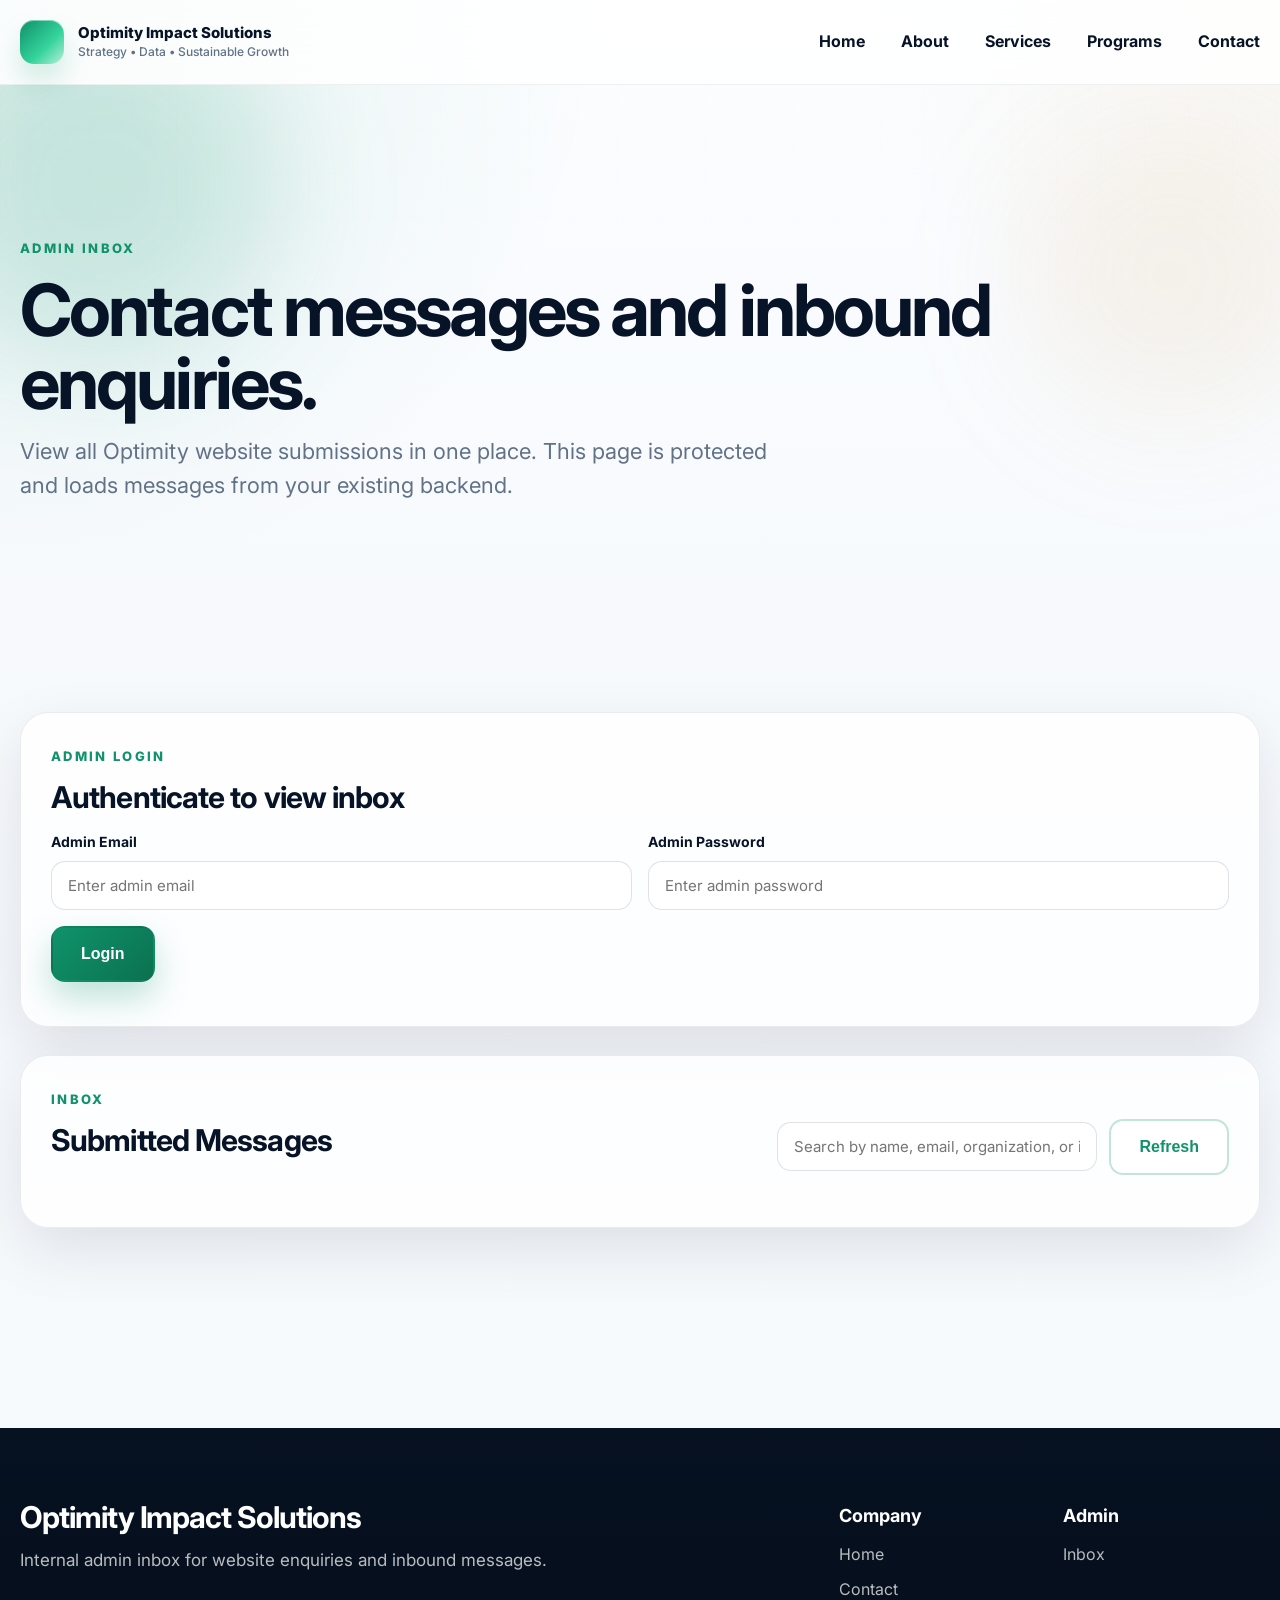
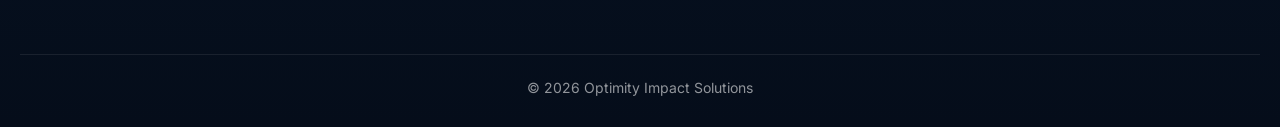
==== admin-inbox.html @ 901ee89f "add admin inbox page" ====
<!DOCTYPE html>
<html lang="en">
<head>
  <meta charset="UTF-8" />
  <meta name="viewport" content="width=device-width, initial-scale=1.0" />
  <title>Admin Inbox | Optimity Impact Solutions</title>

  <link rel="preconnect" href="https://fonts.googleapis.com" />
  <link rel="preconnect" href="https://fonts.gstatic.com" crossorigin />

  <link
    href="https://fonts.googleapis.com/css2?family=Inter:wght@400;500;600;700;800;900&display=swap"
    rel="stylesheet"
  />

  <link rel="stylesheet" href="style.css" />
</head>
<body>
  <header class="topbar">
    <div class="container nav">
      <a href="index.html" class="brand">
        <span class="brand-mark"></span>
        <span class="brand-text">
          Optimity Impact Solutions
          <small>Strategy • Data • Sustainable Growth</small>
        </span>
      </a>

      <nav class="nav-links" id="navLinks">
        <a href="index.html">Home</a>
        <a href="about.html">About</a>
        <a href="services.html">Services</a>
        <a href="programs.html">Programs</a>
        <a href="contact.html">Contact</a>
      </nav>

      <button class="mobile-toggle" id="mobileToggle" aria-label="Open menu">☰</button>
    </div>
  </header>

  <main>
    <section class="hero-v2">
      <div class="hero-noise"></div>
      <div class="hero-orb hero-orb-a"></div>
      <div class="hero-orb hero-orb-b"></div>

      <div class="container reveal">
        <div class="section-tag">Admin Inbox</div>
        <h1 style="font-size: clamp(40px, 6vw, 72px); line-height: 1.02; letter-spacing: -0.04em; margin-bottom: 14px;">
          Contact messages and inbound enquiries.
        </h1>
        <p class="hero-v2-text" style="max-width: 760px;">
          View all Optimity website submissions in one place. This page is protected and loads messages from your existing backend.
        </p>
      </div>
    </section>

    <section class="section">
      <div class="container">
        <div class="admin-login-card reveal">
          <div class="section-tag">Admin Login</div>
          <h2>Authenticate to view inbox</h2>

          <form id="adminLoginForm" class="admin-login-form">
            <div class="form-grid-v2">
              <div class="form-group-admin">
                <label for="adminEmail">Admin Email</label>
                <input type="email" id="adminEmail" placeholder="Enter admin email" required />
              </div>

              <div class="form-group-admin">
                <label for="adminPassword">Admin Password</label>
                <input type="password" id="adminPassword" placeholder="Enter admin password" required />
              </div>
            </div>

            <button type="submit" class="btn btn-primary">Login</button>
            <p id="adminLoginNotice" class="admin-notice"></p>
          </form>
        </div>

        <div class="admin-inbox-shell reveal">
          <div class="admin-inbox-header">
            <div>
              <div class="section-tag">Inbox</div>
              <h2>Submitted Messages</h2>
            </div>

            <div class="admin-inbox-tools">
              <input
                type="text"
                id="messageSearch"
                class="admin-search-input"
                placeholder="Search by name, email, organization, or interest"
              />
              <button id="refreshMessagesBtn" class="btn btn-secondary" type="button">Refresh</button>
            </div>
          </div>

          <div id="adminInboxNotice" class="admin-notice"></div>
          <div id="messagesList" class="messages-list"></div>
        </div>
      </div>
    </section>
  </main>

  <footer class="footer-v2">
    <div class="container footer-v2-shell">
      <div class="footer-v2-brand">
        <strong>Optimity Impact Solutions</strong>
        <p>Internal admin inbox for website enquiries and inbound messages.</p>
      </div>

      <div class="footer-v2-links">
        <div>
          <h4>Company</h4>
          <a href="index.html">Home</a>
          <a href="contact.html">Contact</a>
        </div>

        <div>
          <h4>Admin</h4>
          <a href="admin-inbox.html">Inbox</a>
        </div>
      </div>
    </div>

    <div class="container footer-v2-bottom">
      <span>©️ 2026 Optimity Impact Solutions</span>
    </div>
  </footer>

  <script src="script.js"></script>
</body>
</html>
---- style.css ----
/* =========================
RESET
========================= */

* {
  margin: 0;
  padding: 0;
  box-sizing: border-box;
}

:root {
  --bg: #f5f8fc;
  --bg-2: #eef4f8;
  --surface: rgba(255, 255, 255, 0.74);
  --surface-2: rgba(255, 255, 255, 0.9);
  --white: #ffffff;
  --text: #071327;
  --muted: #617287;
  --line: rgba(7, 19, 39, 0.08);
  --green: #10936a;
  --green-dark: #0b714f;
  --green-soft: rgba(16, 147, 106, 0.1);
  --navy: #08152a;
  --navy-soft: #0d203d;
  --gold: #d2aa66;
  --shadow-xl: 0 35px 100px rgba(8, 21, 42, 0.14);
  --shadow-lg: 0 22px 60px rgba(8, 21, 42, 0.1);
  --shadow-md: 0 14px 35px rgba(8, 21, 42, 0.08);
  --radius-xl: 30px;
  --radius-lg: 22px;
  --radius-md: 16px;
  --radius-sm: 12px;
  --container: 1240px;
}

html {
  scroll-behavior: smooth;
}

body {
  font-family: "Inter", sans-serif;
  color: var(--text);
  background:
    radial-gradient(circle at top left, rgba(16, 147, 106, 0.1), transparent 28%),
    radial-gradient(circle at top right, rgba(210, 170, 102, 0.08), transparent 20%),
    linear-gradient(180deg, #fbfdff 0%, var(--bg) 55%, #f8fbfd 100%);
  line-height: 1.6;
}

img {
  max-width: 100%;
  display: block;
}

a {
  transition: all 0.25s ease;
}

.container {
  width: min(var(--container), calc(100% - 40px));
  margin: 0 auto;
}

.section {
  padding: 100px 0;
  position: relative;
}

.section-soft {
  background:
    linear-gradient(180deg, rgba(255,255,255,0.35), rgba(255,255,255,0.82));
}

.section-heading {
  margin-bottom: 54px;
}

.section-heading.center {
  text-align: center;
}

.section-heading h2 {
  font-size: clamp(36px, 5vw, 64px);
  line-height: 1.05;
  letter-spacing: -0.045em;
  margin-bottom: 16px;
}

.section-heading p {
  max-width: 760px;
  margin: 0 auto;
  color: var(--muted);
  font-size: 18px;
}

.section-tag {
  display: inline-block;
  margin-bottom: 14px;
  font-size: 13px;
  font-weight: 800;
  letter-spacing: 0.18em;
  text-transform: uppercase;
  color: var(--green);
}

.section-tag.light {
  color: rgba(255, 255, 255, 0.72);
}

.text-accent {
  background: linear-gradient(135deg, var(--green) 0%, #28c792 72%, #8ce0c4 100%);
  -webkit-background-clip: text;
  background-clip: text;
  color: transparent;
}

.eyebrow-pill {
  display: inline-flex;
  align-items: center;
  gap: 10px;
  background: rgba(255, 255, 255, 0.82);
  border: 1px solid rgba(7, 19, 39, 0.07);
  color: var(--text);
  padding: 11px 16px;
  border-radius: 999px;
  font-size: 14px;
  font-weight: 700;
  box-shadow: 0 12px 30px rgba(8, 21, 42, 0.05);
}

.eyebrow-dot {
  width: 10px;
  height: 10px;
  border-radius: 50%;
  background: linear-gradient(135deg, var(--green), #37c998);
}

/* =========================
TOPBAR
========================= */

.topbar {
  position: sticky;
  top: 0;
  z-index: 1000;
  background: rgba(255, 255, 255, 0.82);
  backdrop-filter: blur(18px);
  border-bottom: 1px solid rgba(7, 19, 39, 0.06);
}

.nav {
  min-height: 84px;
  display: flex;
  align-items: center;
  justify-content: space-between;
}

.brand {
  display: flex;
  align-items: center;
  gap: 14px;
  text-decoration: none;
  color: var(--text);
}

.brand-mark {
  width: 44px;
  height: 44px;
  border-radius: 14px;
  background:
    linear-gradient(135deg, #0f8f69 0%, #34d39c 60%, #b6f1dc 100%);
  box-shadow:
    inset 0 1px 0 rgba(255,255,255,0.45),
    0 16px 28px rgba(16, 147, 106, 0.18);
}

.brand-text {
  display: flex;
  flex-direction: column;
  line-height: 1.08;
  font-weight: 800;
  font-size: 15px;
}

.brand-text small {
  margin-top: 4px;
  font-size: 12px;
  font-weight: 500;
  color: var(--muted);
}

.nav-links {
  display: flex;
  align-items: center;
  gap: 36px;
}

.nav-links a {
  text-decoration: none;
  color: var(--text);
  font-weight: 700;
  position: relative;
}

.nav-links a:hover,
.nav-links a.active {
  color: var(--green);
}

.nav-links a.active::after,
.nav-links a:hover::after {
  content: "";
  position: absolute;
  left: 0;
  bottom: -9px;
  width: 100%;
  height: 2px;
  background: var(--green);
  border-radius: 999px;
}

.mobile-toggle {
  display: none;
}

/* =========================
BUTTONS
========================= */

.btn {
  display: inline-flex;
  align-items: center;
  justify-content: center;
  min-height: 56px;
  padding: 0 28px;
  border-radius: 14px;
  font-size: 16px;
  font-weight: 800;
  text-decoration: none;
  border: 2px solid transparent;
}

.btn-primary {
  color: #fff;
  background: linear-gradient(135deg, var(--green) 0%, var(--green-dark) 100%);
  box-shadow: 0 16px 34px rgba(16, 147, 106, 0.26);
}

.btn-primary:hover {
  transform: translateY(-2px);
  box-shadow: 0 22px 42px rgba(16, 147, 106, 0.3);
}

.btn-secondary {
  color: var(--green);
  background: rgba(255, 255, 255, 0.72);
  border-color: rgba(16, 147, 106, 0.25);
}

.btn-secondary:hover {
  background: var(--green);
  color: #fff;
  border-color: var(--green);
}

.text-link {
  display: inline-flex;
  align-items: center;
  gap: 8px;
  text-decoration: none;
  color: var(--green);
  font-weight: 800;
  margin-top: 18px;
}

.text-link:hover {
  gap: 12px;
}

/* =========================
HERO V2
========================= */

.hero-v2 {
  position: relative;
  overflow: hidden;
  padding: 150px 0 78px;
}

.hero-noise {
  position: absolute;
  inset: 0;
  opacity: 0.08;
  background-image:
    linear-gradient(rgba(7,19,39,0.08) 1px, transparent 1px),
    linear-gradient(90deg, rgba(7,19,39,0.08) 1px, transparent 1px);
  background-size: 44px 44px;
  mask-image: linear-gradient(180deg, rgba(0,0,0,0.9), transparent 85%);
  pointer-events: none;
}

.hero-orb {
  position: absolute;
  border-radius: 50%;
  filter: blur(60px);
  pointer-events: none;
}

.hero-orb-a {
  width: 360px;
  height: 360px;
  top: -80px;
  left: -80px;
  background: rgba(16, 147, 106, 0.16);
}

.hero-orb-b {
  width: 300px;
  height: 300px;
  top: 40px;
  right: -40px;
  background: rgba(210, 170, 102, 0.1);
}

.hero-v2-grid {
  display: grid;
  grid-template-columns: 1.08fr 0.92fr;
  gap: 60px;
  align-items: center;
  position: relative;
  z-index: 2;
}

.hero-v2-copy h1 {
  margin: 24px 0 24px;
  font-size: clamp(56px, 7vw, 88px);
  line-height: 0.96;
  letter-spacing: -0.055em;
  max-width: 760px;
}

.hero-v2-text {
  font-size: 22px;
  line-height: 1.55;
  color: var(--muted);
  max-width: 700px;
  margin-bottom: 32px;
}

.hero-v2-actions {
  display: flex;
  flex-wrap: wrap;
  gap: 16px;
  margin-bottom: 28px;
}

.hero-v2-trust {
  display: grid;
  grid-template-columns: repeat(3, 1fr);
  gap: 14px;
}

.trust-chip {
  background: rgba(255, 255, 255, 0.72);
  border: 1px solid rgba(7, 19, 39, 0.06);
  border-radius: 18px;
  padding: 18px 16px;
  box-shadow: 0 12px 30px rgba(8, 21, 42, 0.05);
}

.trust-chip strong {
  display: block;
  font-size: 15px;
  margin-bottom: 4px;
}

.trust-chip span {
  display: block;
  font-size: 14px;
  line-height: 1.45;
  color: var(--muted);
}

.hero-v2-visual {
  position: relative;
}

.dashboard-shell {
  position: relative;
  background: rgba(255, 255, 255, 0.82);
  border: 1px solid rgba(255, 255, 255, 0.75);
  backdrop-filter: blur(20px);
  border-radius: 30px;
  padding: 30px;
  box-shadow: var(--shadow-xl);
  overflow: hidden;
}

.dashboard-shell::before {
  content: "";
  position: absolute;
  inset: 0;
  background:
    radial-gradient(circle at top right, rgba(16, 147, 106, 0.08), transparent 30%);
  pointer-events: none;
}

.dashboard-top {
  display: flex;
  align-items: flex-start;
  justify-content: space-between;
  gap: 20px;
  margin-bottom: 24px;
}

.dashboard-kicker {
  display: block;
  font-size: 14px;
  color: var(--muted);
  margin-bottom: 8px;
}

.dashboard-top h3 {
  font-size: clamp(32px, 5vw, 52px);
  line-height: 1.05;
  letter-spacing: -0.045em;
  max-width: 520px;
}

.dashboard-status {
  flex-shrink: 0;
  background: var(--green-soft);
  color: var(--green);
  padding: 9px 12px;
  border-radius: 999px;
  font-size: 13px;
  font-weight: 800;
}

.metric-grid {
  display: grid;
  grid-template-columns: repeat(2, 1fr);
  gap: 16px;
}

.metric-card {
  background: linear-gradient(180deg, #ffffff 0%, #f6f9fc 100%);
  border: 1px solid rgba(7, 19, 39, 0.06);
  border-radius: 18px;
  padding: 24px 18px;
  text-align: center;
}

.metric-value {
  display: block;
  font-size: clamp(38px, 5vw, 60px);
  line-height: 1;
  font-weight: 900;
  letter-spacing: -0.05em;
  color: var(--green);
}

.metric-label {
  display: block;
  margin-top: 8px;
  color: var(--muted);
  font-size: 15px;
}

.dashboard-bottom {
  margin-top: 24px;
}

.dashboard-bar-group {
  margin-bottom: 18px;
}

.dashboard-bar-group span {
  display: block;
  font-size: 14px;
  font-weight: 700;
  color: var(--muted);
  margin-bottom: 10px;
}

.dashboard-bar {
  width: 100%;
  height: 12px;
  background: rgba(7, 19, 39, 0.08);
  border-radius: 999px;
  overflow: hidden;
}

.dashboard-bar-fill {
  display: block;
  height: 100%;
  border-radius: 999px;
  background: linear-gradient(135deg, var(--green), #3ccf9b);
}

.dashboard-mini-list {
  display: flex;
  flex-wrap: wrap;
  gap: 10px;
}

.dashboard-mini-list span {
  display: inline-flex;
  padding: 9px 12px;
  border-radius: 999px;
  background: rgba(16, 147, 106, 0.08);
  color: var(--text);
  font-size: 13px;
  font-weight: 700;
}

/* =========================
VALUE STRIP
========================= */

.value-strip {
  border-top: 1px solid rgba(7, 19, 39, 0.05);
  border-bottom: 1px solid rgba(7, 19, 39, 0.05);
  background: rgba(255,255,255,0.55);
}

.value-strip-row {
  padding: 20px 0;
  text-align: center;
  font-size: 18px;
  color: var(--muted);
}

.value-strip-row strong {
  color: var(--text);
}

/* =========================
EDITORIAL ABOUT
========================= */

.editorial-grid {
  display: grid;
  grid-template-columns: 0.9fr 1.1fr;
  gap: 58px;
  align-items: center;
}

.editorial-panel {
  position: relative;
  min-height: 560px;
  border-radius: 34px;
  overflow: hidden;
  background:
    radial-gradient(circle at top left, rgba(16, 147, 106, 0.28), transparent 32%),
    radial-gradient(circle at bottom right, rgba(210, 170, 102, 0.18), transparent 22%),
    linear-gradient(135deg, #09162b 0%, #0f2649 54%, #0f8d66 100%);
  box-shadow: var(--shadow-xl);
}

.panel-overlay {
  position: absolute;
  inset: 24px;
  border-radius: 24px;
  background:
    linear-gradient(180deg, rgba(255,255,255,0.08), rgba(255,255,255,0.02)),
    rgba(255,255,255,0.04);
  border: 1px solid rgba(255,255,255,0.12);
}

.panel-content {
  position: absolute;
  left: 34px;
  right: 34px;
  bottom: 34px;
  color: #fff;
  z-index: 2;
}

.panel-badge{
  display:inline-block;
  padding:6px 16px;
  border-radius:999px;
  font-size:12px;
  font-weight:700;
  letter-spacing:.06em;

  margin-top:18px;

  background:rgba(255,255,255,.12);
  backdrop-filter:blur(6px);
}

.panel-content h3 {
  font-size: clamp(34px, 5vw, 58px);
  line-height: 1.05;
  letter-spacing: -0.045em;
  margin-bottom: 14px;
}

.panel-content p {
  font-size: 18px;
  line-height: 1.55;
  color: rgba(255,255,255,0.8);
}

.editorial-copy h2 {
  font-size: clamp(36px, 5vw, 60px);
  line-height: 1.05;
  letter-spacing: -0.045em;
  margin-bottom: 18px;
}

.editorial-copy p {
  font-size: 18px;
  color: var(--muted);
  margin-bottom: 14px;
}

.feature-stack {
  display: grid;
  gap: 18px;
  margin-top: 28px;
}

.feature-card {
  display: grid;
  grid-template-columns: 60px 1fr;
  gap: 16px;
  align-items: start;
  background: rgba(255,255,255,0.72);
  border: 1px solid rgba(7, 19, 39, 0.06);
  border-radius: 20px;
  padding: 20px;
  box-shadow: var(--shadow-md);
}

.feature-card-icon {
  width: 60px;
  height: 60px;
  border-radius: 16px;
  background: var(--green-soft);
  color: var(--green);
  display: flex;
  align-items: center;
  justify-content: center;
  font-size: 20px;
  font-weight: 900;
}

.feature-card h3 {
  font-size: 22px;
  line-height: 1.1;
  margin-bottom: 6px;
}

.feature-card p {
  font-size: 15px;
  margin: 0;
}

/* =========================
SERVICES
========================= */

.premium-card-grid {
  display: grid;
  grid-template-columns: repeat(4, 1fr);
  gap: 22px;
}

.premium-service-card {
  background: rgba(255,255,255,0.78);
  backdrop-filter: blur(14px);
  border: 1px solid rgba(7, 19, 39, 0.06);
  border-radius: 26px;
  padding: 30px 24px;
  box-shadow: var(--shadow-lg);
  min-height: 330px;
  display: flex;
  flex-direction: column;
}

.premium-service-card:hover {
  transform: translateY(-6px);
}

.premium-icon-badge {
  width: 58px;
  height: 58px;
  border-radius: 16px;
  background: var(--green-soft);
  color: var(--green);
  display: flex;
  align-items: center;
  justify-content: center;
  font-size: 22px;
  font-weight: 900;
  margin-bottom: 22px;
}

.premium-service-card h3 {
  font-size: 30px;
  line-height: 1.05;
  letter-spacing: -0.035em;
  margin-bottom: 14px;
}

.premium-service-card p {
  color: var(--muted);
  font-size: 17px;
  line-height: 1.62;
  flex-grow: 1;
}

/* =========================
PROGRAM SHOWCASE
========================= */

.program-showcase {
  display: grid;
  grid-template-columns: 1.45fr 0.85fr;
  gap: 28px;
  background: linear-gradient(180deg, rgba(255,255,255,0.9), rgba(255,255,255,0.74));
  border: 1px solid rgba(7, 19, 39, 0.06);
  border-radius: 32px;
  padding: 36px;
  box-shadow: var(--shadow-xl);
}

.program-label {
  display: inline-flex;
  padding: 8px 14px;
  border-radius: 999px;
  background: linear-gradient(135deg, var(--green), var(--green-dark));
  color: #fff;
  font-size: 13px;
  font-weight: 800;
  margin-bottom: 18px;
}

.program-showcase-copy h3 {
  font-size: clamp(36px, 5vw, 58px);
  line-height: 1.02;
  letter-spacing: -0.045em;
  margin-bottom: 14px;
}

.program-showcase-copy p {
  color: var(--muted);
  font-size: 18px;
  margin-bottom: 18px;
}

.program-list {
  display: grid;
  gap: 10px;
  margin-bottom: 26px;
}

.program-list span {
  position: relative;
  padding-left: 18px;
  font-size: 17px;
}

.program-list span::before {
  content: "";
  position: absolute;
  left: 0;
  top: 11px;
  width: 8px;
  height: 8px;
  border-radius: 50%;
  background: var(--green);
}

.program-cta-row {
  display: flex;
  flex-wrap: wrap;
  gap: 14px;
}

.program-showcase-side {
  display: grid;
  gap: 16px;
}

.info-tile {
  background: rgba(255,255,255,0.86);
  border: 1px solid rgba(7, 19, 39, 0.06);
  border-radius: 22px;
  padding: 22px;
  box-shadow: var(--shadow-md);
}

.info-label {
  display: block;
  font-size: 13px;
  text-transform: uppercase;
  letter-spacing: 0.12em;
  color: var(--muted);
  margin-bottom: 8px;
}

.info-tile strong {
  font-size: 20px;
  line-height: 1.35;
}

/* =========================
IMPACT BAND
========================= */

.impact-band {
  position: relative;
  overflow: hidden;
  padding: 110px 0;
  background:
    radial-gradient(circle at top center, rgba(16, 147, 106, 0.16), transparent 28%),
    linear-gradient(180deg, #071226 0%, #081930 100%);
  color: #fff;
}

.impact-band-noise {
  position: absolute;
  inset: 0;
  opacity: 0.08;
  background-image:
    linear-gradient(rgba(255,255,255,0.08) 1px, transparent 1px),
    linear-gradient(90deg, rgba(255,255,255,0.08) 1px, transparent 1px);
  background-size: 46px 46px;
  pointer-events: none;
}

.impact-band .section-heading p {
  color: rgba(255,255,255,0.72);
}

.impact-band-grid {
  display: grid;
  grid-template-columns: repeat(4, 1fr);
  gap: 18px;
  margin-top: 34px;
}

.impact-band-card {
  background: rgba(255,255,255,0.05);
  border: 1px solid rgba(255,255,255,0.1);
  border-radius: 24px;
  padding: 30px 20px;
  text-align: center;
  backdrop-filter: blur(10px);
}

.impact-band-number {
  display: block;
  font-size: clamp(42px, 5vw, 64px);
  line-height: 1;
  font-weight: 900;
  letter-spacing: -0.05em;
  color: #29c995;
}

.impact-band-label {
  display: block;
  margin-top: 10px;
  font-size: 17px;
  color: rgba(255,255,255,0.8);
}

.impact-footnote {
  text-align: center;
  margin-top: 24px;
  color: rgba(255,255,255,0.62);
  font-size: 16px;
}

/* =========================
WHY
========================= */

.why-grid {
  display: grid;
  grid-template-columns: repeat(3, 1fr);
  gap: 22px;
}

.why-card {
  background: rgba(255,255,255,0.76);
  border: 1px solid rgba(7, 19, 39, 0.06);
  border-radius: 24px;
  padding: 28px;
  box-shadow: var(--shadow-lg);
  min-height: 230px;
}

.why-card h3 {
  font-size: 28px;
  line-height: 1.05;
  letter-spacing: -0.03em;
  margin-bottom: 12px;
}

.why-card p {
  font-size: 17px;
  color: var(--muted);
}

/* =========================
CTA V2
========================= */

.cta-v2-section {
  padding-top: 74px;
}

.cta-v2-shell {
  display: grid;
  grid-template-columns: 1.25fr 0.75fr;
  gap: 28px;
  align-items: center;
  background:
    radial-gradient(circle at top right, rgba(16, 147, 106, 0.14), transparent 28%),
    linear-gradient(135deg, #ffffff 0%, #f5f9fc 100%);
  border: 1px solid rgba(7, 19, 39, 0.06);
  border-radius: 32px;
  padding: 42px;
  box-shadow: var(--shadow-xl);
}

.cta-v2-copy h2 {
  font-size: clamp(36px, 5vw, 58px);
  line-height: 1.05;
  letter-spacing: -0.045em;
  margin-bottom: 14px;
}

.cta-v2-copy p {
  font-size: 18px;
  color: var(--muted);
}

.cta-v2-actions {
  display: flex;
  flex-wrap: wrap;
  gap: 14px;
  justify-content: flex-end;
}

/* =========================
FOOTER V2
========================= */

.footer-v2 {
  margin-top: 72px;
  background: linear-gradient(180deg, #061121 0%, #050d1a 100%);
  color: rgba(255,255,255,0.72);
  padding-top: 74px;
}

.footer-v2-shell {
  display: grid;
  grid-template-columns: 1.3fr 0.7fr;
  gap: 36px;
  padding-bottom: 42px;
}

.footer-v2-brand strong {
  display: block;
  font-size: 30px;
  line-height: 1.05;
  color: #fff;
  margin-bottom: 14px;
  letter-spacing: -0.035em;
}

.footer-v2-brand p {
  font-size: 17px;
  max-width: 620px;
}

.footer-v2-links {
  display: grid;
  grid-template-columns: repeat(2, 1fr);
  gap: 28px;
}

.footer-v2-links h4 {
  font-size: 18px;
  color: #fff;
  margin-bottom: 12px;
}

.footer-v2-links a {
  display: block;
  text-decoration: none;
  color: rgba(255,255,255,0.72);
  margin-bottom: 9px;
}

.footer-v2-links a:hover {
  color: #fff;
}

.footer-v2-bottom {
  border-top: 1px solid rgba(255,255,255,0.08);
  padding: 22px 0 28px;
  text-align: center;
  font-size: 14px;
  color: rgba(255,255,255,0.56);
}

/* =========================
REVEAL
========================= */

.reveal {
  opacity: 0;
  transform: translateY(34px);
  transition: opacity 0.72s ease, transform 0.72s ease;
}

.reveal.visible {
  opacity: 1;
  transform: translateY(0);
}

/* =========================
RESPONSIVE
========================= */

@media (max-width: 1180px) {
  .hero-v2-grid,
  .editorial-grid,
  .program-showcase,
  .cta-v2-shell,
  .footer-v2-shell {
    grid-template-columns: 1fr;
  }

  .premium-card-grid {
    grid-template-columns: repeat(2, 1fr);
  }

  .impact-band-grid {
    grid-template-columns: repeat(2, 1fr);
  }

  .why-grid {
    grid-template-columns: 1fr;
  }

  .cta-v2-actions {
    justify-content: flex-start;
  }
}

@media (max-width: 860px) {
  .hero-v2-trust,
  .premium-card-grid,
  .impact-band-grid {
    grid-template-columns: 1fr;
  }

  .footer-v2-links {
    grid-template-columns: 1fr;
  }

  .section {
    padding: 78px 0;
  }

  .hero-v2 {
    padding-top: 72px;
  }

  .hero-v2-text,
  .editorial-copy p,
  .section-heading p,
  .program-showcase-copy p,
  .cta-v2-copy p {
    font-size: 17px;
  }
}

@media (max-width: 760px) {
  .mobile-toggle {
    display: inline-flex;
    width: 46px;
    height: 46px;
    align-items: center;
    justify-content: center;
    background: #fff;
    color: var(--text);
    border: 1px solid rgba(7, 19, 39, 0.08);
    border-radius: 12px;
    font-size: 24px;
    cursor: pointer;
  }

  .nav-links {
    display: none;
  }

  .nav-links.show {
    display: flex;
    flex-direction: column;
    align-items: flex-start;
    gap: 14px;
    position: absolute;
    top: 84px;
    left: 20px;
    right: 20px;
    background: rgba(255,255,255,0.96);
    border: 1px solid rgba(7, 19, 39, 0.08);
    border-radius: 18px;
    padding: 20px;
    box-shadow: var(--shadow-xl);
  }

  .nav-links.show a {
    margin: 0;
  }

  .hero-v2-actions,
  .program-cta-row,
  .cta-v2-actions {
    flex-direction: column;
    align-items: stretch;
  }

  .hero-v2-copy h1,
  .section-heading h2,
  .editorial-copy h2,
  .dashboard-top h3,
  .program-showcase-copy h3,
  .cta-v2-copy h2 {
    word-break: break-word;
  }

  .dashboard-shell,
  .premium-service-card,
  .program-showcase,
  .why-card,
  .cta-v2-shell,
  .feature-card,
  .info-tile {
    padding: 24px;
  }

  .editorial-panel {
    min-height: 420px;
  }

  .container {
    width: min(var(--container), calc(100% - 24px));
  }
}

/* =========================
CONTACT FORM V2
========================= */

.contact-panel {
  min-height: auto;
}

.contact-panel-content {
  position: relative;
  left: auto;
  right: auto;
  bottom: auto;
  z-index: 2;
  padding: 34px;
  color: #ffffff;
}

.contact-form-v2 {
  margin-top: 18px;
}

.form-grid-v2 {
  display: grid;
  grid-template-columns: 1fr 1fr;
  gap: 16px;
  margin-bottom: 16px;
}

.form-group-v2 {
  display: flex;
  flex-direction: column;
}

.form-group-v2 label {
  font-size: 14px;
  font-weight: 700;
  margin-bottom: 8px;
  color: rgba(255, 255, 255, 0.92);
}

.form-group-v2 input,
.form-group-v2 select,
.form-group-v2 textarea {
  width: 100%;
  border: 1px solid rgba(255, 255, 255, 0.16);
  background: rgba(255, 255, 255, 0.08);
  color: #ffffff;
  border-radius: 14px;
  padding: 14px 16px;
  font-family: inherit;
  font-size: 15px;
  outline: none;
}

.form-group-v2 input::placeholder,
.form-group-v2 textarea::placeholder {
  color: rgba(255, 255, 255, 0.55);
}

.form-group-v2 input:focus,
.form-group-v2 select:focus,
.form-group-v2 textarea:focus {
  border-color: rgba(255, 255, 255, 0.36);
  background: rgba(255, 255, 255, 0.12);
}

.form-group-v2 textarea {
  resize: vertical;
  min-height: 140px;
}

.contact-submit-btn {
  margin-top: 8px;
}

@media (max-width: 760px) {
  .form-grid-v2 {
    grid-template-columns: 1fr;
  }

  .contact-panel-content {
    padding: 24px;
  }
}

/* =========================
ADMIN INBOX
========================= */

.admin-login-card,
.admin-inbox-shell {
  background: rgba(255, 255, 255, 0.82);
  border: 1px solid rgba(7, 19, 39, 0.08);
  border-radius: 28px;
  box-shadow: var(--shadow-lg);
  padding: 30px;
  margin-bottom: 28px;
}

.admin-login-card h2,
.admin-inbox-shell h2 {
  font-size: 30px;
  line-height: 1.08;
  letter-spacing: -0.03em;
  margin-bottom: 18px;
}

.admin-login-form {
  margin-top: 10px;
}

.form-group-admin {
  display: flex;
  flex-direction: column;
}

.form-group-admin label {
  font-size: 14px;
  font-weight: 700;
  margin-bottom: 8px;
  color: var(--text);
}

.form-group-admin input {
  width: 100%;
  border: 1px solid rgba(7, 19, 39, 0.12);
  background: #ffffff;
  color: var(--text);
  border-radius: 14px;
  padding: 14px 16px;
  font-family: inherit;
  font-size: 15px;
  outline: none;
}

.form-group-admin input:focus {
  border-color: rgba(16, 147, 106, 0.35);
}

.admin-notice {
  margin-top: 14px;
  font-size: 14px;
  font-weight: 600;
  color: var(--muted);
}

.admin-inbox-header {
  display: flex;
  justify-content: space-between;
  gap: 20px;
  align-items: end;
  margin-bottom: 22px;
}

.admin-inbox-tools {
  display: flex;
  gap: 12px;
  align-items: center;
}

.admin-search-input {
  min-width: 320px;
  border: 1px solid rgba(7, 19, 39, 0.12);
  background: #ffffff;
  color: var(--text);
  border-radius: 14px;
  padding: 14px 16px;
  font-family: inherit;
  font-size: 15px;
  outline: none;
}

.messages-list {
  display: grid;
  gap: 18px;
}

.message-card {
  background: linear-gradient(180deg, #ffffff 0%, #f8fbfd 100%);
  border: 1px solid rgba(7, 19, 39, 0.08);
  border-radius: 22px;
  padding: 22px;
  box-shadow: var(--shadow-md);
}

.message-card-top {
  display: flex;
  justify-content: space-between;
  gap: 18px;
  align-items: start;
  margin-bottom: 14px;
}

.message-name {
  font-size: 22px;
  font-weight: 800;
  line-height: 1.08;
  margin-bottom: 6px;
}

.message-meta {
  display: grid;
  gap: 6px;
  font-size: 14px;
  color: var(--muted);
}

.message-interest {
  display: inline-flex;
  padding: 8px 12px;
  border-radius: 999px;
  background: var(--green-soft);
  color: var(--green);
  font-size: 12px;
  font-weight: 800;
  text-transform: uppercase;
  letter-spacing: 0.08em;
  white-space: nowrap;
}

.message-body {
  font-size: 16px;
  color: var(--text);
  line-height: 1.7;
  white-space: pre-wrap;
}

.empty-state {
  padding: 30px;
  border: 1px dashed rgba(7, 19, 39, 0.16);
  border-radius: 20px;
  text-align: center;
  color: var(--muted);
  font-weight: 600;
}

@media (max-width: 760px) {
  .admin-inbox-header,
  .admin-inbox-tools,
  .message-card-top {
    flex-direction: column;
    align-items: stretch;
  }

  .admin-search-input {
    min-width: 100%;
  }
}
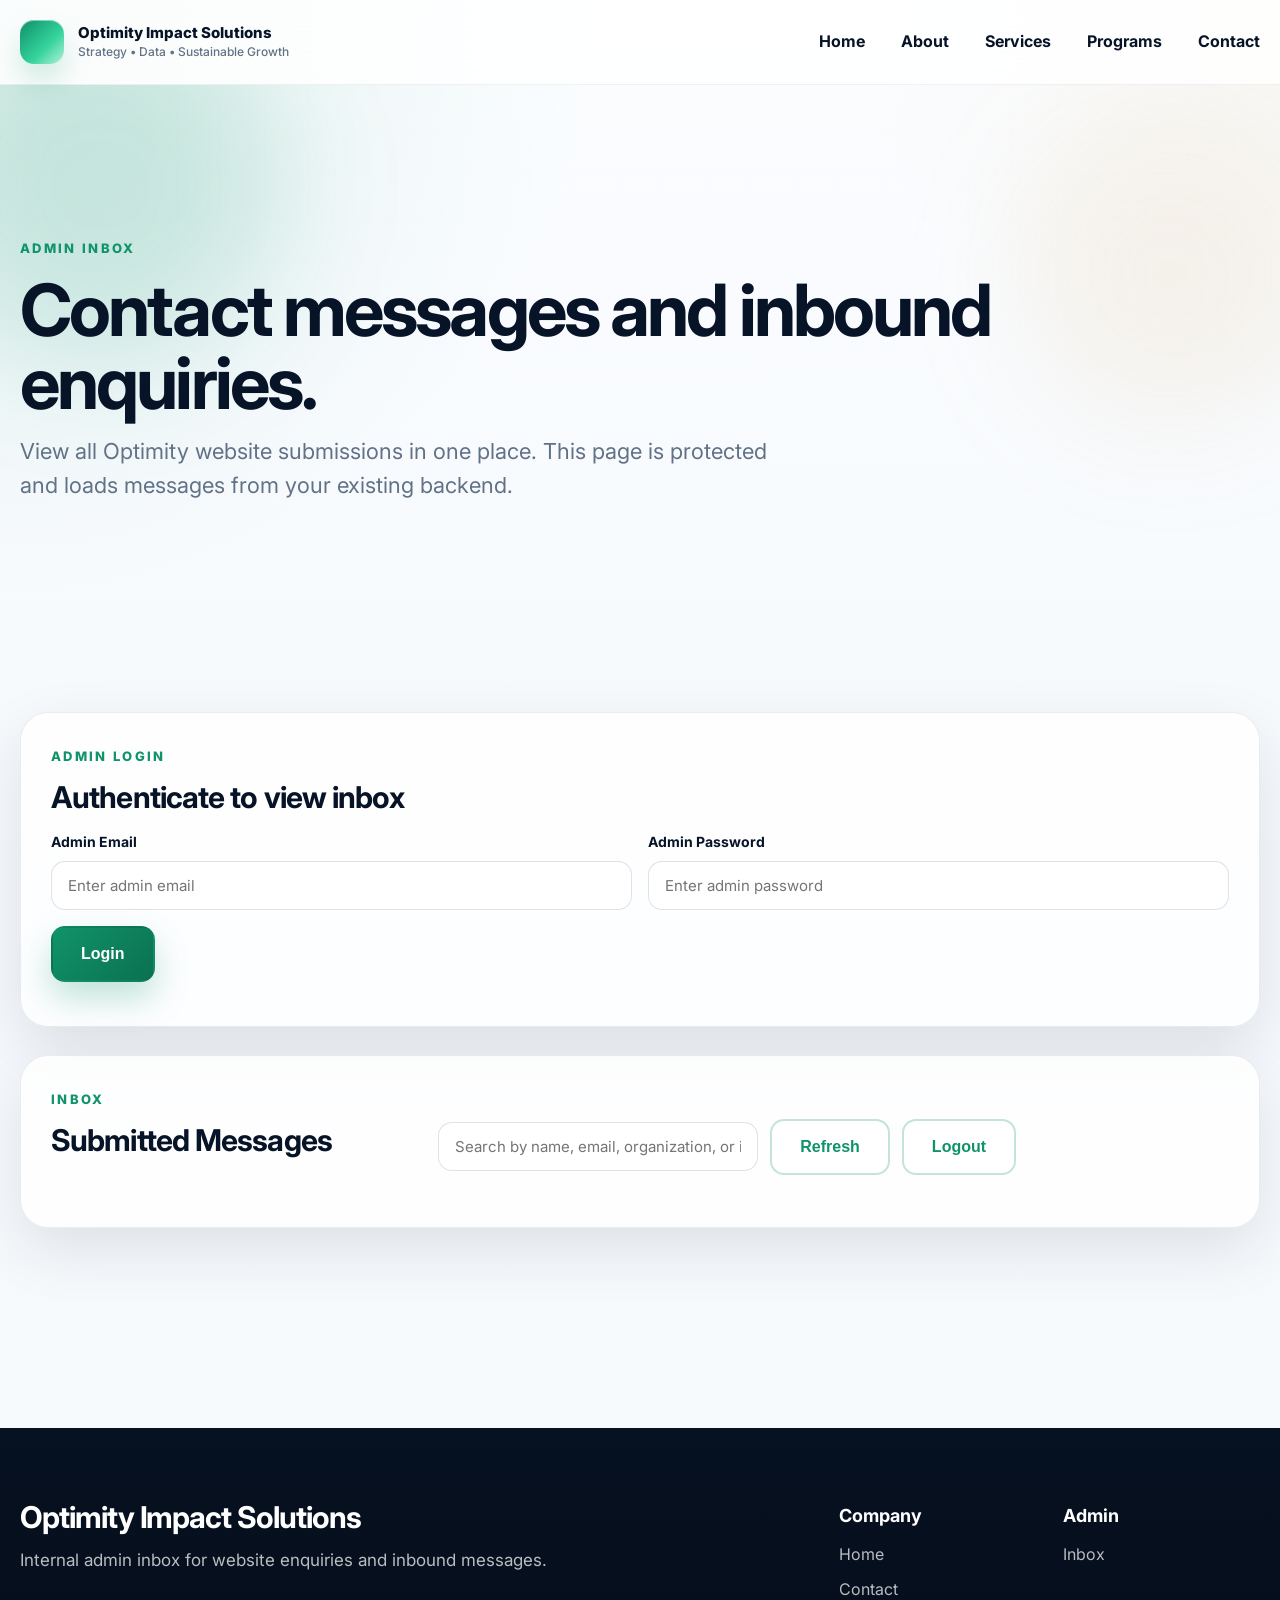
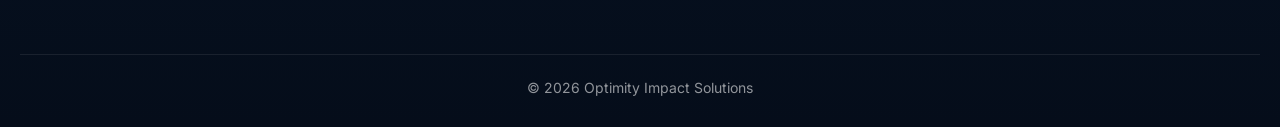
==== commit 11dbc827: "add admin inbox logout button" ====
--- a/admin-inbox.html
+++ b/admin-inbox.html
@@ -87,15 +87,15 @@
             </div>
 
             <div class="admin-inbox-tools">
-              <input
-                type="text"
-                id="messageSearch"
-                class="admin-search-input"
-                placeholder="Search by name, email, organization, or interest"
-              />
-              <button id="refreshMessagesBtn" class="btn btn-secondary" type="button">Refresh</button>
-            </div>
-          </div>
+  <input
+    type="text"
+    id="messageSearch"
+    class="admin-search-input"
+    placeholder="Search by name, email, organization, or interest"
+  />
+  <button id="refreshMessagesBtn" class="btn btn-secondary" type="button">Refresh</button>
+  <button id="logoutBtn" class="btn btn-secondary" type="button">Logout</button>
+</div>
 
           <div id="adminInboxNotice" class="admin-notice"></div>
           <div id="messagesList" class="messages-list"></div>
